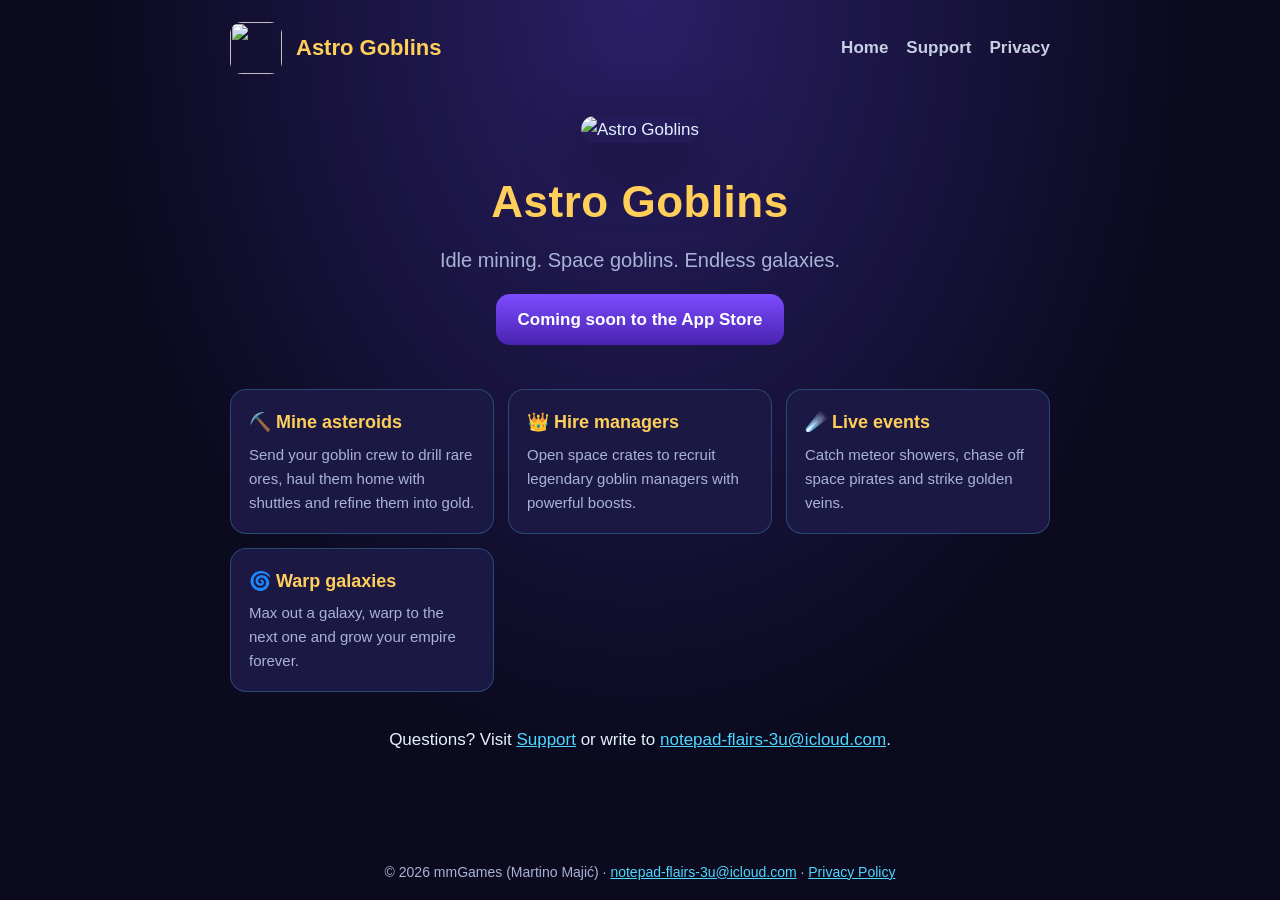
==== index.html @ a92253ad "Add files via upload" ====
<!doctype html><html lang="en"><head><meta charset="utf-8"><meta name="viewport" content="width=device-width, initial-scale=1"><link rel="icon" href="images/icon.png"><link rel="stylesheet" href="style.css"><title>Astro Goblins – idle space mining</title><meta name="description" content="Astro Goblins – an idle mining game: hire space goblins, mine asteroids and warp through endless galaxies."></head><body>
<header><img src="images/icon.png" alt=""><a class="brand" href="./">Astro Goblins</a><nav><a href="./">Home</a><a href="support.html">Support</a><a href="privacy.html">Privacy</a></nav></header>
<main>
<section class="hero">
<img class="poster" src="images/poster.jpg" alt="Astro Goblins">
<h1>Astro Goblins</h1>
<p class="tag">Idle mining. Space goblins. Endless galaxies.</p>
<span class="badge">Coming soon to the App Store</span>
</section>
<section class="cards">
<div class="card"><h3>⛏️ Mine asteroids</h3><p>Send your goblin crew to drill rare ores, haul them home with shuttles and refine them into gold.</p></div>
<div class="card"><h3>👑 Hire managers</h3><p>Open space crates to recruit legendary goblin managers with powerful boosts.</p></div>
<div class="card"><h3>☄️ Live events</h3><p>Catch meteor showers, chase off space pirates and strike golden veins.</p></div>
<div class="card"><h3>🌀 Warp galaxies</h3><p>Max out a galaxy, warp to the next one and grow your empire forever.</p></div>
</section>
<p style="text-align:center">Questions? Visit <a href="support.html">Support</a> or write to <a href="mailto:notepad-flairs-3u@icloud.com">notepad-flairs-3u@icloud.com</a>.</p>
</main>
<footer>© 2026 mmGames (Martino Majić) · <a href="mailto:notepad-flairs-3u@icloud.com">notepad-flairs-3u@icloud.com</a> · <a href="privacy.html">Privacy Policy</a></footer></body></html>
---- style.css ----
:root { --bg:#0b0a1f; --panel:#1c1844; --gold:#ffcf5a; --cyan:#4fd8ff; --text:#e6f1ff; --muted:#a9b3d6; }
* { box-sizing: border-box; }
body { margin:0; background: radial-gradient(ellipse at top, #2a1f66 0%, var(--bg) 60%) fixed; color:var(--text);
       font: 17px/1.6 -apple-system, BlinkMacSystemFont, "Avenir Next", "Segoe UI", Roboto, sans-serif; }
a { color: var(--cyan); }
header { display:flex; align-items:center; gap:14px; max-width:860px; margin:0 auto; padding:22px 20px; }
header img { width:52px; height:52px; border-radius:12px; }
header .brand { font-weight:800; font-size:22px; color:var(--gold); text-decoration:none; }
nav { margin-left:auto; display:flex; gap:18px; font-weight:600; }
nav a { text-decoration:none; color:var(--text); opacity:.85; }
nav a:hover { opacity:1; color:var(--gold); }
main { max-width:860px; margin:0 auto; padding:0 20px 60px; }
.hero { text-align:center; padding:20px 0 10px; }
.hero img.poster { width:100%; max-width:420px; border-radius:22px; box-shadow:0 20px 60px rgba(0,0,0,.55); }
.hero h1 { font-size:44px; margin:24px 0 6px; color:var(--gold); letter-spacing:.5px; }
.hero p.tag { font-size:20px; color:var(--muted); margin:0 0 18px; }
.badge { display:inline-block; padding:12px 22px; border-radius:14px; background:linear-gradient(#7b4dff,#4a22b0); color:#fff; font-weight:800; }
.cards { display:grid; grid-template-columns:repeat(auto-fit,minmax(230px,1fr)); gap:14px; margin:34px 0; }
.card { background:var(--panel); border:1px solid rgba(79,216,255,.25); border-radius:16px; padding:18px; }
.card h3 { margin:0 0 6px; color:var(--gold); font-size:18px; }
.card p { margin:0; color:var(--muted); font-size:15px; }
article { background:var(--panel); border-radius:18px; padding:26px 28px; margin:24px 0; border:1px solid rgba(255,255,255,.08); }
article h1 { color:var(--gold); margin-top:0; }
article h2 { color:var(--cyan); font-size:20px; margin-top:28px; }
.muted { color:var(--muted); font-size:14px; }
.lang { margin:10px 0 0; }
footer { text-align:center; color:var(--muted); font-size:14px; padding:30px 20px 40px; }
details { background:rgba(255,255,255,.04); border-radius:12px; padding:12px 16px; margin:10px 0; }
summary { cursor:pointer; font-weight:700; }
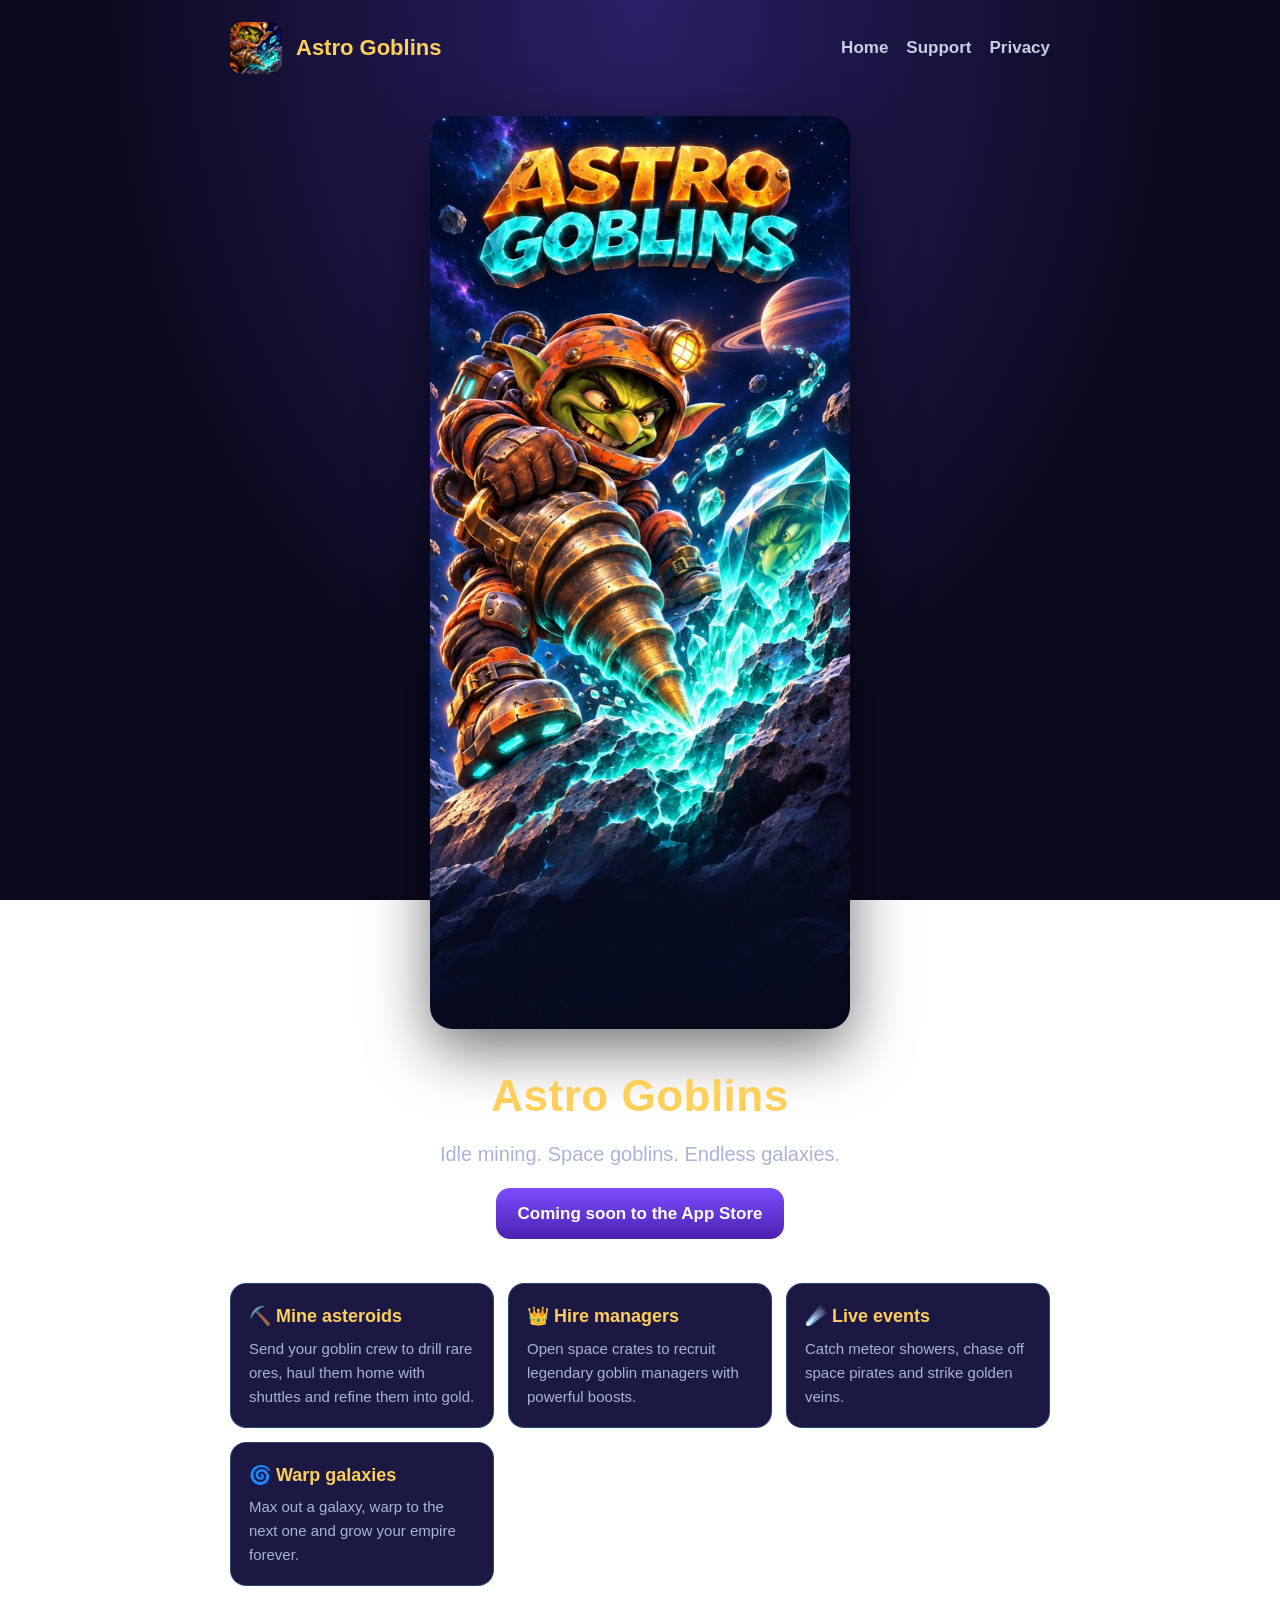
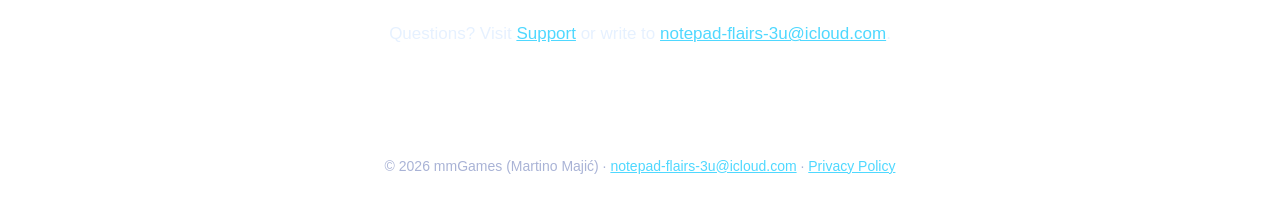
==== commit fefef83a: "Add files via upload" ====
--- a/index.html
+++ b/index.html
@@ -1,8 +1,8 @@
-<!doctype html><html lang="en"><head><meta charset="utf-8"><meta name="viewport" content="width=device-width, initial-scale=1"><link rel="icon" href="images/icon.png"><link rel="stylesheet" href="style.css"><title>Astro Goblins – idle space mining</title><meta name="description" content="Astro Goblins – an idle mining game: hire space goblins, mine asteroids and warp through endless galaxies."></head><body>
-<header><img src="images/icon.png" alt=""><a class="brand" href="./">Astro Goblins</a><nav><a href="./">Home</a><a href="support.html">Support</a><a href="privacy.html">Privacy</a></nav></header>
+<!doctype html><html lang="en"><head><meta charset="utf-8"><meta name="viewport" content="width=device-width, initial-scale=1"><link rel="icon" href="icon.png"><link rel="stylesheet" href="style.css"><title>Astro Goblins – idle space mining</title><meta name="description" content="Astro Goblins – an idle mining game: hire space goblins, mine asteroids and warp through endless galaxies."></head><body>
+<header><img src="icon.png" alt=""><a class="brand" href="./">Astro Goblins</a><nav><a href="./">Home</a><a href="support.html">Support</a><a href="privacy.html">Privacy</a></nav></header>
 <main>
 <section class="hero">
-<img class="poster" src="images/poster.jpg" alt="Astro Goblins">
+<img class="poster" src="poster.jpg" alt="Astro Goblins">
 <h1>Astro Goblins</h1>
 <p class="tag">Idle mining. Space goblins. Endless galaxies.</p>
 <span class="badge">Coming soon to the App Store</span>
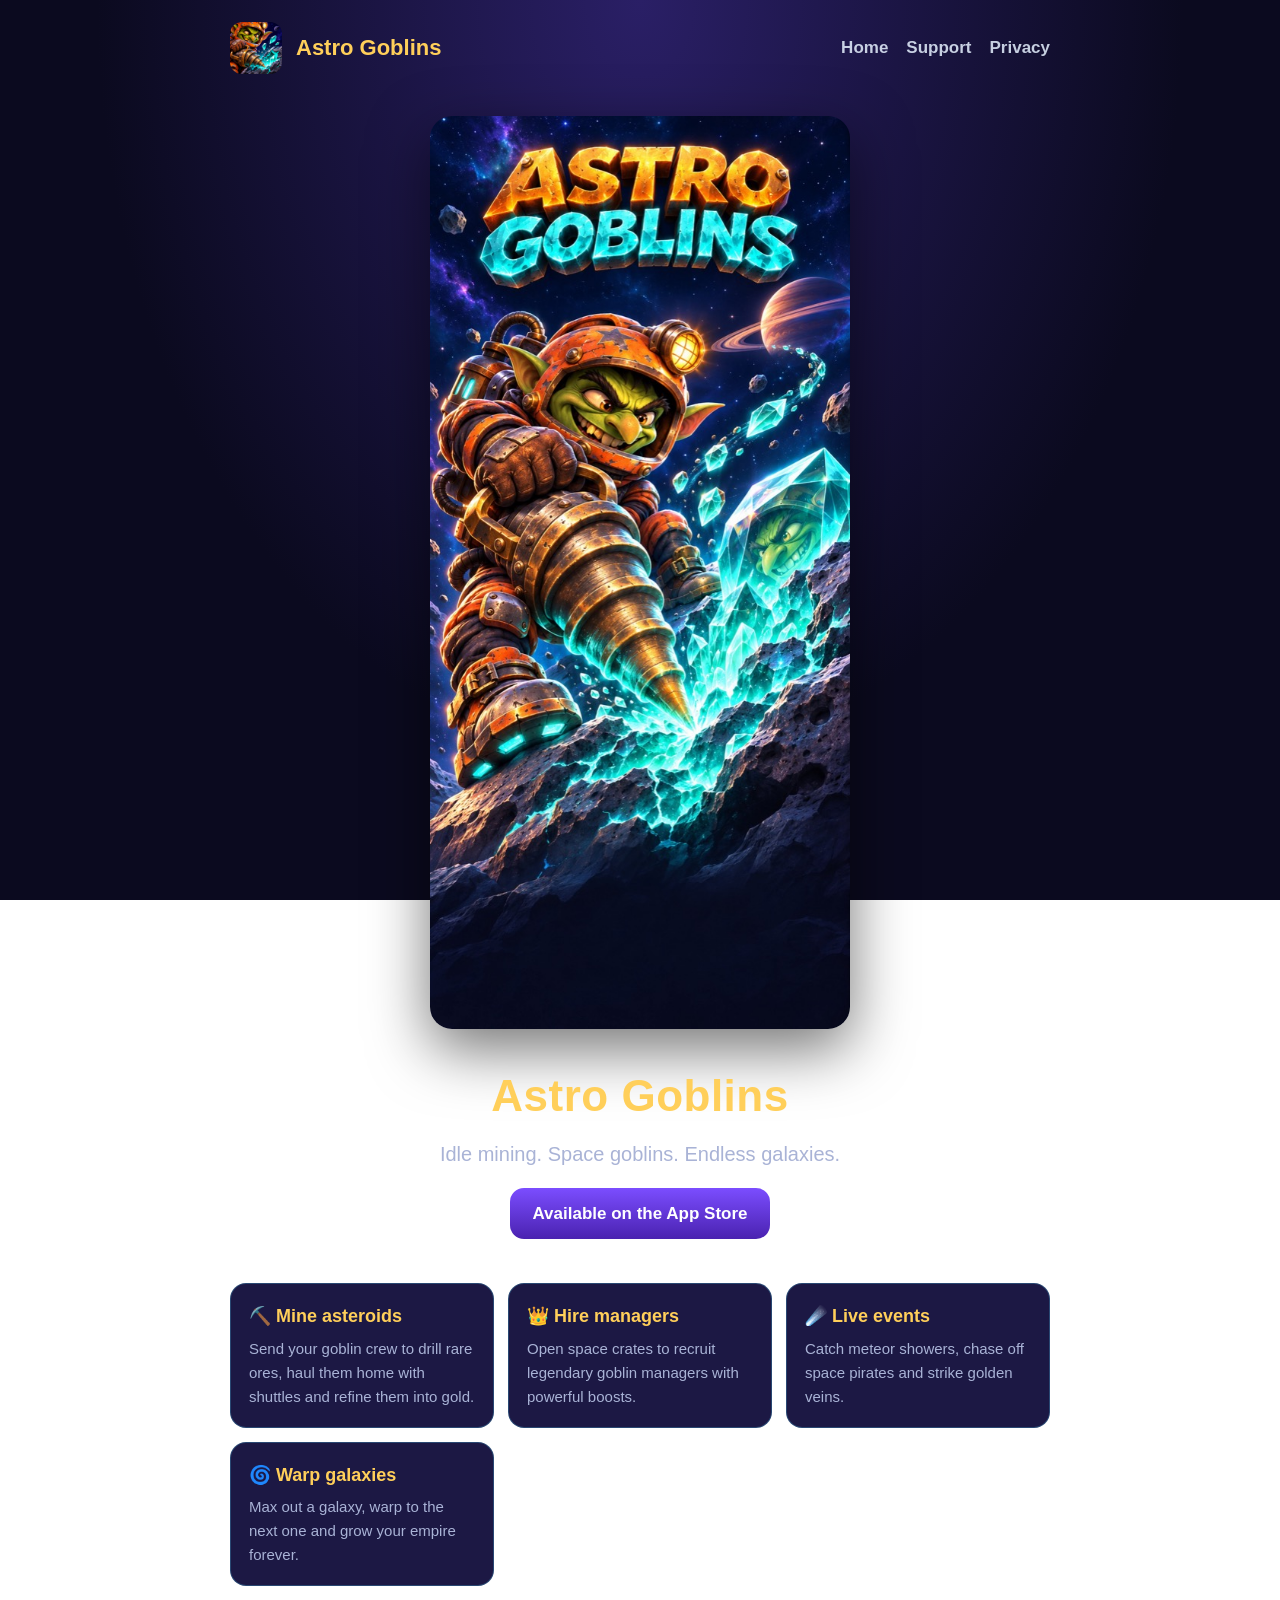
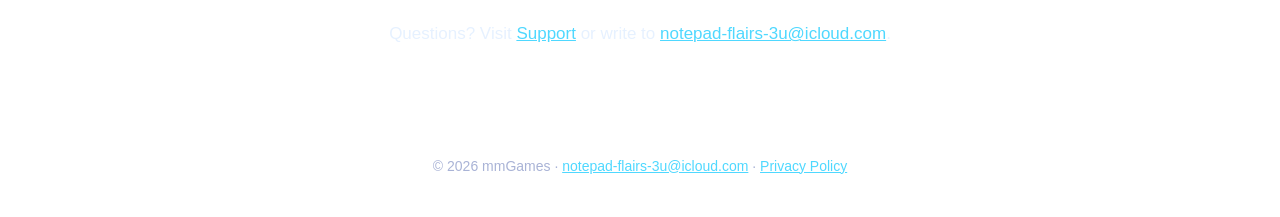
==== commit 4fd5d747: "Add files via upload" ====
--- a/index.html
+++ b/index.html
@@ -5,7 +5,7 @@
 <img class="poster" src="poster.jpg" alt="Astro Goblins">
 <h1>Astro Goblins</h1>
 <p class="tag">Idle mining. Space goblins. Endless galaxies.</p>
-<span class="badge">Coming soon to the App Store</span>
+<a class="badge" href="https://apps.apple.com/search?term=Astro%20Goblins">Available on the App Store</a>
 </section>
 <section class="cards">
 <div class="card"><h3>⛏️ Mine asteroids</h3><p>Send your goblin crew to drill rare ores, haul them home with shuttles and refine them into gold.</p></div>
@@ -15,4 +15,4 @@
 </section>
 <p style="text-align:center">Questions? Visit <a href="support.html">Support</a> or write to <a href="mailto:notepad-flairs-3u@icloud.com">notepad-flairs-3u@icloud.com</a>.</p>
 </main>
-<footer>© 2026 mmGames (Martino Majić) · <a href="mailto:notepad-flairs-3u@icloud.com">notepad-flairs-3u@icloud.com</a> · <a href="privacy.html">Privacy Policy</a></footer></body></html>
+<footer>© 2026 mmGames · <a href="mailto:notepad-flairs-3u@icloud.com">notepad-flairs-3u@icloud.com</a> · <a href="privacy.html">Privacy Policy</a></footer></body></html>
--- a/style.css
+++ b/style.css
@@ -14,7 +14,7 @@
 .hero img.poster { width:100%; max-width:420px; border-radius:22px; box-shadow:0 20px 60px rgba(0,0,0,.55); }
 .hero h1 { font-size:44px; margin:24px 0 6px; color:var(--gold); letter-spacing:.5px; }
 .hero p.tag { font-size:20px; color:var(--muted); margin:0 0 18px; }
-.badge { display:inline-block; padding:12px 22px; border-radius:14px; background:linear-gradient(#7b4dff,#4a22b0); color:#fff; font-weight:800; }
+.badge { display:inline-block; padding:12px 22px; border-radius:14px; background:linear-gradient(#7b4dff,#4a22b0); color:#fff; font-weight:800; text-decoration:none; }
 .cards { display:grid; grid-template-columns:repeat(auto-fit,minmax(230px,1fr)); gap:14px; margin:34px 0; }
 .card { background:var(--panel); border:1px solid rgba(79,216,255,.25); border-radius:16px; padding:18px; }
 .card h3 { margin:0 0 6px; color:var(--gold); font-size:18px; }
